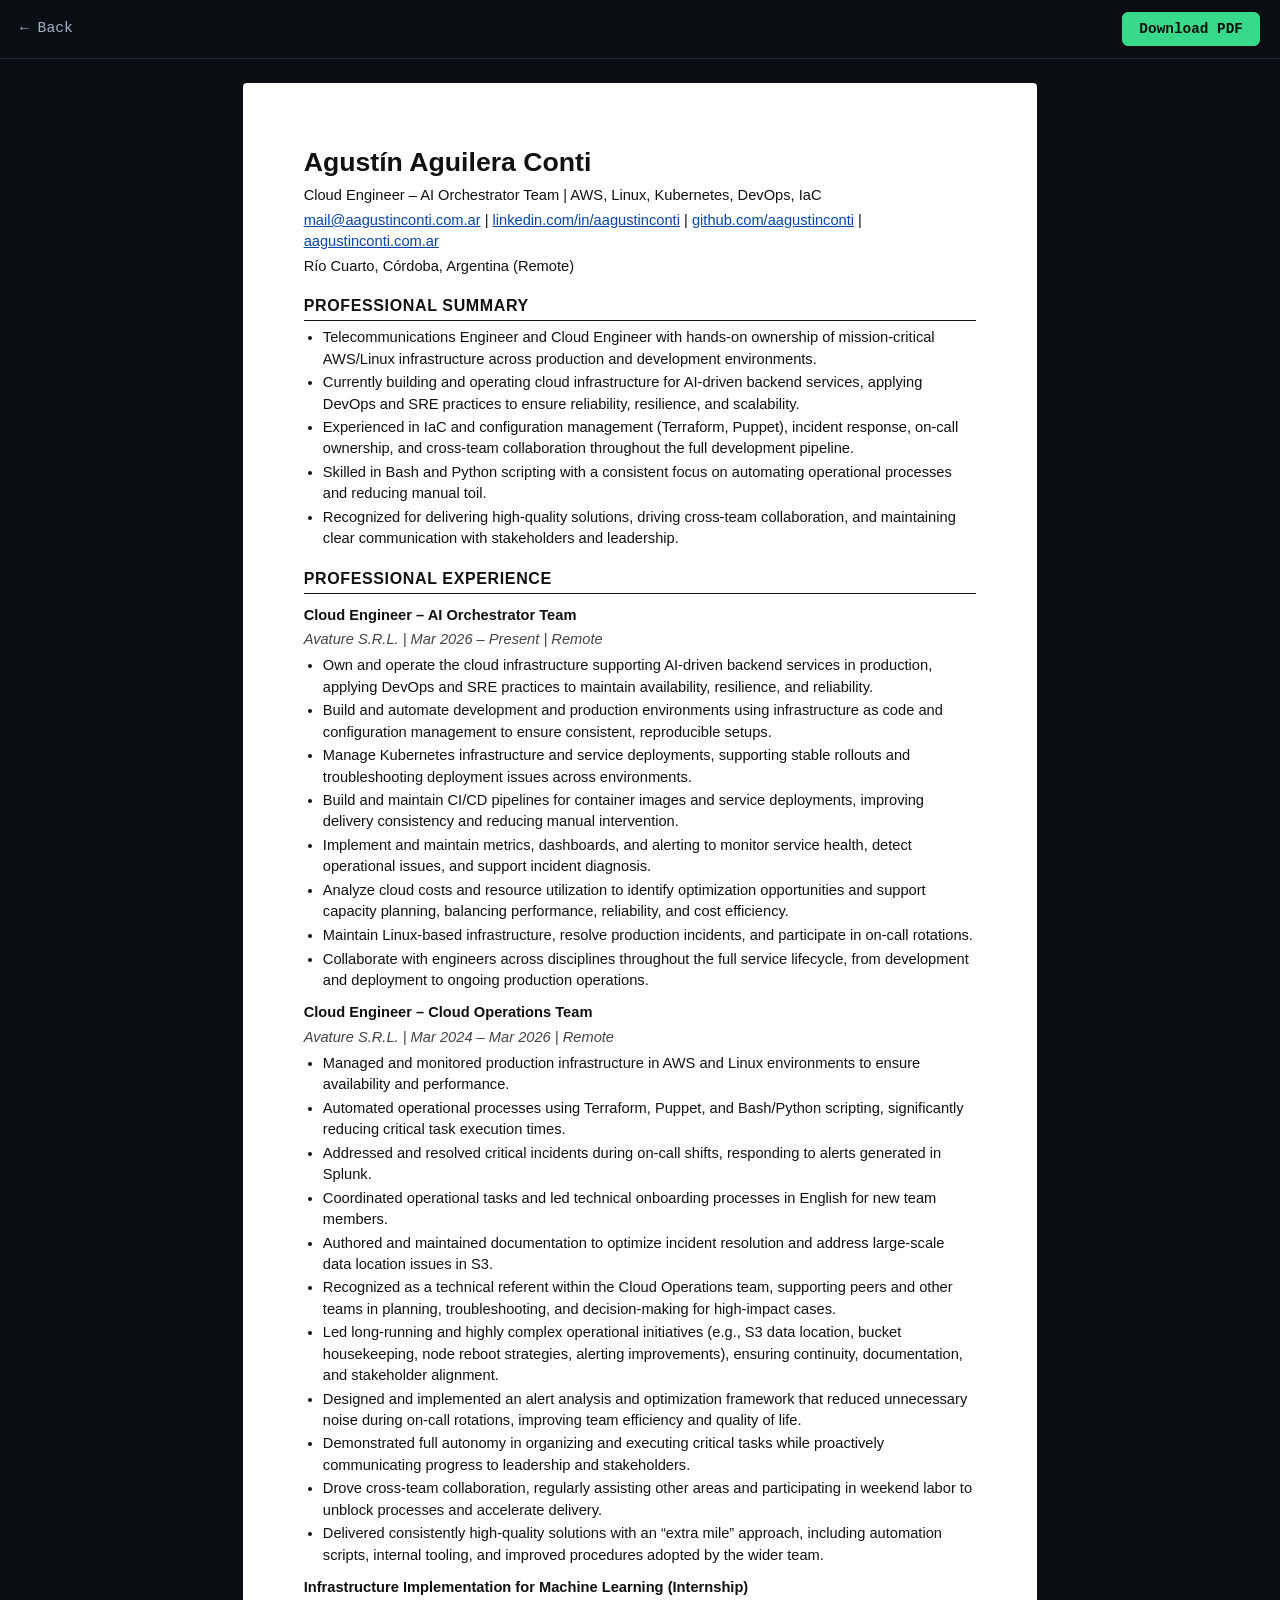
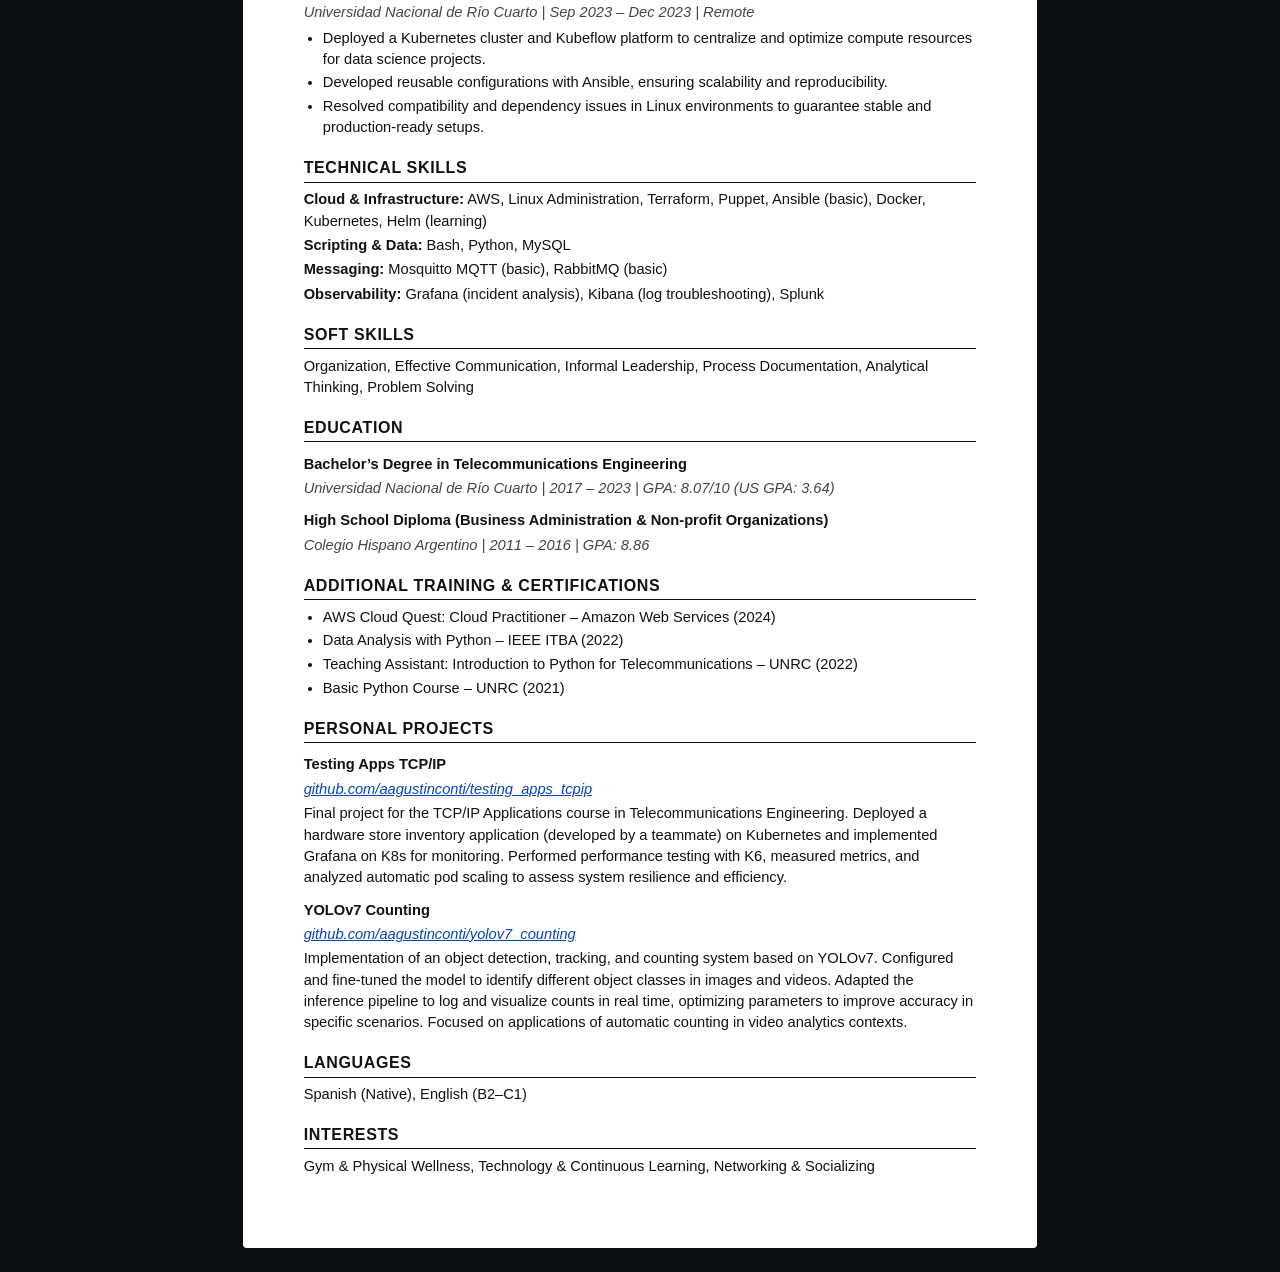
==== site/cv.html @ 75faa8d2 "feat: add static landing page and HTML CV with print-to-PDF" ====
<!DOCTYPE html>
<html lang="en">
<head>
  <meta charset="utf-8">
  <meta name="viewport" content="width=device-width, initial-scale=1">
  <title>Agustin_Aguilera_Conti_Cloud_Engineer_CV</title>
  <meta name="description" content="CV of Agustín Aguilera Conti, Cloud Engineer: AWS, Linux, Kubernetes, DevOps, IaC.">
  <link rel="icon" href="favicon.ico">
  <link rel="stylesheet" href="css/cv.css">
</head>
<body>
  <nav class="toolbar">
    <a href="index.html">&larr; Back</a>
    <button type="button" id="download-pdf">Download PDF</button>
  </nav>

  <main class="sheet">
    <header>
      <h1>Agustín Aguilera Conti</h1>
      <p>Cloud Engineer – AI Orchestrator Team | AWS, Linux, Kubernetes, DevOps, IaC</p>
      <p>
        <a href="mailto:mail@aagustinconti.com.ar">mail@aagustinconti.com.ar</a> |
        <a href="https://linkedin.com/in/aagustinconti">linkedin.com/in/aagustinconti</a> |
        <a href="https://github.com/aagustinconti">github.com/aagustinconti</a> |
        <a href="https://aagustinconti.com.ar">aagustinconti.com.ar</a>
      </p>
      <p>Río Cuarto, Córdoba, Argentina (Remote)</p>
    </header>

    <section>
      <h2>Professional Summary</h2>
      <ul>
        <li>Telecommunications Engineer and Cloud Engineer with hands-on ownership of mission-critical AWS/Linux infrastructure across production and development environments.</li>
        <li>Currently building and operating cloud infrastructure for AI-driven backend services, applying DevOps and SRE practices to ensure reliability, resilience, and scalability.</li>
        <li>Experienced in IaC and configuration management (Terraform, Puppet), incident response, on-call ownership, and cross-team collaboration throughout the full development pipeline.</li>
        <li>Skilled in Bash and Python scripting with a consistent focus on automating operational processes and reducing manual toil.</li>
        <li>Recognized for delivering high-quality solutions, driving cross-team collaboration, and maintaining clear communication with stakeholders and leadership.</li>
      </ul>
    </section>

    <section>
      <h2>Professional Experience</h2>

      <article>
        <h3>Cloud Engineer – AI Orchestrator Team</h3>
        <p class="meta">Avature S.R.L. | Mar 2026 – Present | Remote</p>
        <ul>
          <li>Own and operate the cloud infrastructure supporting AI-driven backend services in production, applying DevOps and SRE practices to maintain availability, resilience, and reliability.</li>
          <li>Build and automate development and production environments using infrastructure as code and configuration management to ensure consistent, reproducible setups.</li>
          <li>Manage Kubernetes infrastructure and service deployments, supporting stable rollouts and troubleshooting deployment issues across environments.</li>
          <li>Build and maintain CI/CD pipelines for container images and service deployments, improving delivery consistency and reducing manual intervention.</li>
          <li>Implement and maintain metrics, dashboards, and alerting to monitor service health, detect operational issues, and support incident diagnosis.</li>
          <li>Analyze cloud costs and resource utilization to identify optimization opportunities and support capacity planning, balancing performance, reliability, and cost efficiency.</li>
          <li>Maintain Linux-based infrastructure, resolve production incidents, and participate in on-call rotations.</li>
          <li>Collaborate with engineers across disciplines throughout the full service lifecycle, from development and deployment to ongoing production operations.</li>
        </ul>
      </article>

      <article>
        <h3>Cloud Engineer – Cloud Operations Team</h3>
        <p class="meta">Avature S.R.L. | Mar 2024 – Mar 2026 | Remote</p>
        <ul>
          <li>Managed and monitored production infrastructure in AWS and Linux environments to ensure availability and performance.</li>
          <li>Automated operational processes using Terraform, Puppet, and Bash/Python scripting, significantly reducing critical task execution times.</li>
          <li>Addressed and resolved critical incidents during on-call shifts, responding to alerts generated in Splunk.</li>
          <li>Coordinated operational tasks and led technical onboarding processes in English for new team members.</li>
          <li>Authored and maintained documentation to optimize incident resolution and address large-scale data location issues in S3.</li>
          <li>Recognized as a technical referent within the Cloud Operations team, supporting peers and other teams in planning, troubleshooting, and decision-making for high-impact cases.</li>
          <li>Led long-running and highly complex operational initiatives (e.g., S3 data location, bucket housekeeping, node reboot strategies, alerting improvements), ensuring continuity, documentation, and stakeholder alignment.</li>
          <li>Designed and implemented an alert analysis and optimization framework that reduced unnecessary noise during on-call rotations, improving team efficiency and quality of life.</li>
          <li>Demonstrated full autonomy in organizing and executing critical tasks while proactively communicating progress to leadership and stakeholders.</li>
          <li>Drove cross-team collaboration, regularly assisting other areas and participating in weekend labor to unblock processes and accelerate delivery.</li>
          <li>Delivered consistently high-quality solutions with an “extra mile” approach, including automation scripts, internal tooling, and improved procedures adopted by the wider team.</li>
        </ul>
      </article>

      <article>
        <h3>Infrastructure Implementation for Machine Learning (Internship)</h3>
        <p class="meta">Universidad Nacional de Río Cuarto | Sep 2023 – Dec 2023 | Remote</p>
        <ul>
          <li>Deployed a Kubernetes cluster and Kubeflow platform to centralize and optimize compute resources for data science projects.</li>
          <li>Developed reusable configurations with Ansible, ensuring scalability and reproducibility.</li>
          <li>Resolved compatibility and dependency issues in Linux environments to guarantee stable and production-ready setups.</li>
        </ul>
      </article>
    </section>

    <section>
      <h2>Technical Skills</h2>
      <p><strong>Cloud &amp; Infrastructure:</strong> AWS, Linux Administration, Terraform, Puppet, Ansible (basic), Docker, Kubernetes, Helm (learning)</p>
      <p><strong>Scripting &amp; Data:</strong> Bash, Python, MySQL</p>
      <p><strong>Messaging:</strong> Mosquitto MQTT (basic), RabbitMQ (basic)</p>
      <p><strong>Observability:</strong> Grafana (incident analysis), Kibana (log troubleshooting), Splunk</p>
    </section>

    <section>
      <h2>Soft Skills</h2>
      <p>Organization, Effective Communication, Informal Leadership, Process Documentation, Analytical Thinking, Problem Solving</p>
    </section>

    <section>
      <h2>Education</h2>
      <article>
        <h3>Bachelor’s Degree in Telecommunications Engineering</h3>
        <p class="meta">Universidad Nacional de Río Cuarto | 2017 – 2023 | GPA: 8.07/10 (US GPA: 3.64)</p>
      </article>
      <article>
        <h3>High School Diploma (Business Administration &amp; Non-profit Organizations)</h3>
        <p class="meta">Colegio Hispano Argentino | 2011 – 2016 | GPA: 8.86</p>
      </article>
    </section>

    <section>
      <h2>Additional Training &amp; Certifications</h2>
      <ul>
        <li>AWS Cloud Quest: Cloud Practitioner – Amazon Web Services (2024)</li>
        <li>Data Analysis with Python – IEEE ITBA (2022)</li>
        <li>Teaching Assistant: Introduction to Python for Telecommunications – UNRC (2022)</li>
        <li>Basic Python Course – UNRC (2021)</li>
      </ul>
    </section>

    <section>
      <h2>Personal Projects</h2>
      <article>
        <h3>Testing Apps TCP/IP</h3>
        <p class="meta"><a href="https://github.com/aagustinconti/testing_apps_tcpip">github.com/aagustinconti/testing_apps_tcpip</a></p>
        <p>Final project for the TCP/IP Applications course in Telecommunications Engineering. Deployed a hardware store inventory application (developed by a teammate) on Kubernetes and implemented Grafana on K8s for monitoring. Performed performance testing with K6, measured metrics, and analyzed automatic pod scaling to assess system resilience and efficiency.</p>
      </article>
      <article>
        <h3>YOLOv7 Counting</h3>
        <p class="meta"><a href="https://github.com/aagustinconti/yolov7_counting">github.com/aagustinconti/yolov7_counting</a></p>
        <p>Implementation of an object detection, tracking, and counting system based on YOLOv7. Configured and fine-tuned the model to identify different object classes in images and videos. Adapted the inference pipeline to log and visualize counts in real time, optimizing parameters to improve accuracy in specific scenarios. Focused on applications of automatic counting in video analytics contexts.</p>
      </article>
    </section>

    <section>
      <h2>Languages</h2>
      <p>Spanish (Native), English (B2–C1)</p>
    </section>

    <section>
      <h2>Interests</h2>
      <p>Gym &amp; Physical Wellness, Technology &amp; Continuous Learning, Networking &amp; Socializing</p>
    </section>
  </main>

  <script src="js/cv.js"></script>
</body>
</html>
---- site/css/cv.css ----
* { box-sizing: border-box; }

body {
  margin: 0;
  background: #0b0f14;
  color: #111;
  font: 11pt/1.45 Arial, Helvetica, sans-serif;
}

.toolbar {
  position: sticky;
  top: 0;
  display: flex;
  justify-content: space-between;
  align-items: center;
  padding: .75rem 1.25rem;
  background: #0b0f14;
  border-bottom: 1px solid #1f2a37;
  font-family: ui-monospace, "SFMono-Regular", Menlo, Consolas, monospace;
}
.toolbar a { color: #9fb3c8; text-decoration: none; }
.toolbar a:hover { color: #39d98a; }
.toolbar button {
  padding: .5rem 1rem;
  border: 1px solid #39d98a;
  border-radius: 6px;
  background: #39d98a;
  color: #04120b;
  font: 600 .9rem ui-monospace, "SFMono-Regular", Menlo, Consolas, monospace;
  cursor: pointer;
}
.toolbar button:hover { background: transparent; color: #39d98a; }

.sheet {
  max-width: 210mm;
  margin: 1.5rem auto;
  padding: 16mm 16mm 18mm;
  background: #fff;
  border-radius: 4px;
}

h1 { margin: 0 0 .2rem; font-size: 20pt; }
h2 {
  margin: 1.1rem 0 .4rem;
  padding-bottom: .15rem;
  border-bottom: 1px solid #111;
  font-size: 12pt;
  text-transform: uppercase;
  letter-spacing: .04em;
}
h3 { margin: .7rem 0 0; font-size: 11pt; }
p { margin: .2rem 0; }
ul { margin: .3rem 0; padding-left: 1.2rem; }
li { margin: .15rem 0; }
.meta { color: #444; font-style: italic; }
a { color: #0645ad; }

@media (max-width: 700px) {
  .sheet { margin: 0; padding: 1.25rem; border-radius: 0; font-size: 10.5pt; }
}

@page { size: A4; margin: 14mm; }

@media print {
  body { background: #fff; font-size: 10pt; }
  .toolbar { display: none; }
  .sheet { max-width: none; margin: 0; padding: 0; border-radius: 0; }
  a { color: #111; text-decoration: none; }
  h2, h3 { break-after: avoid; }
  li, article > p { break-inside: avoid; }
}
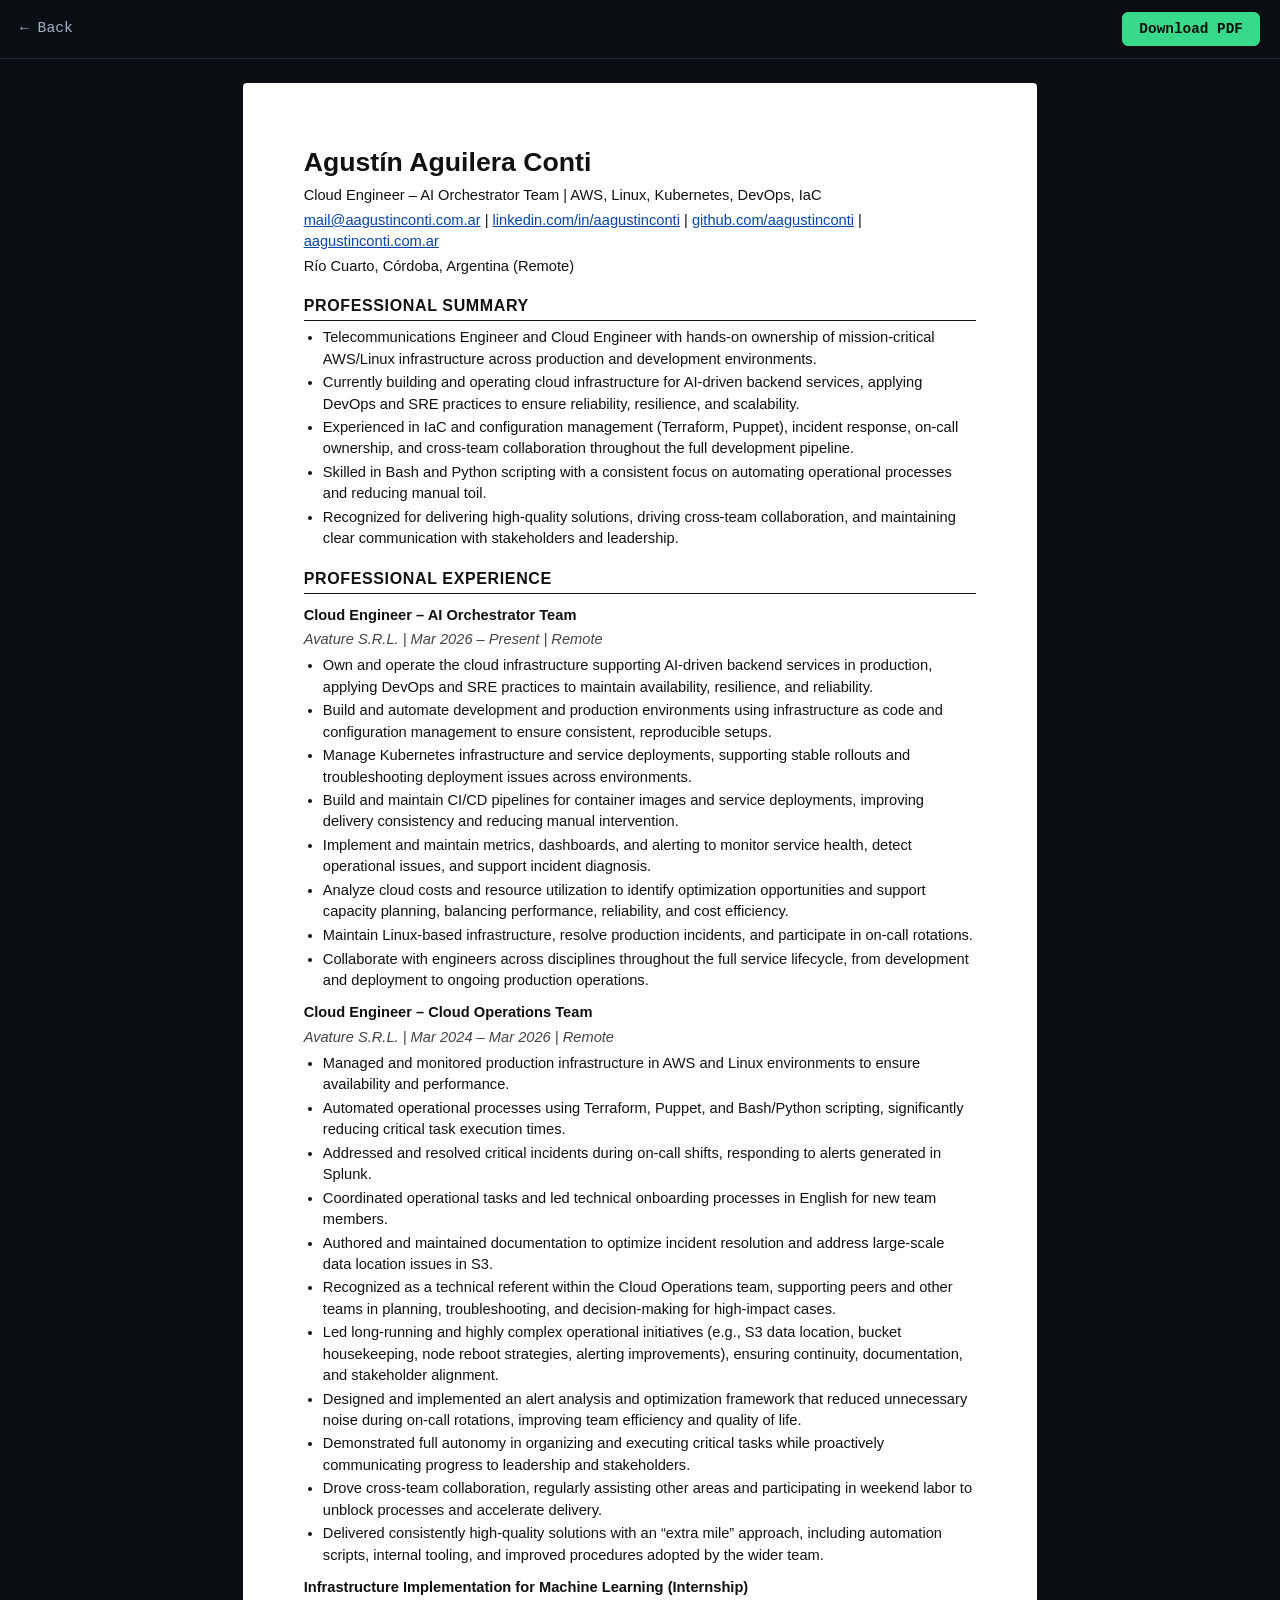
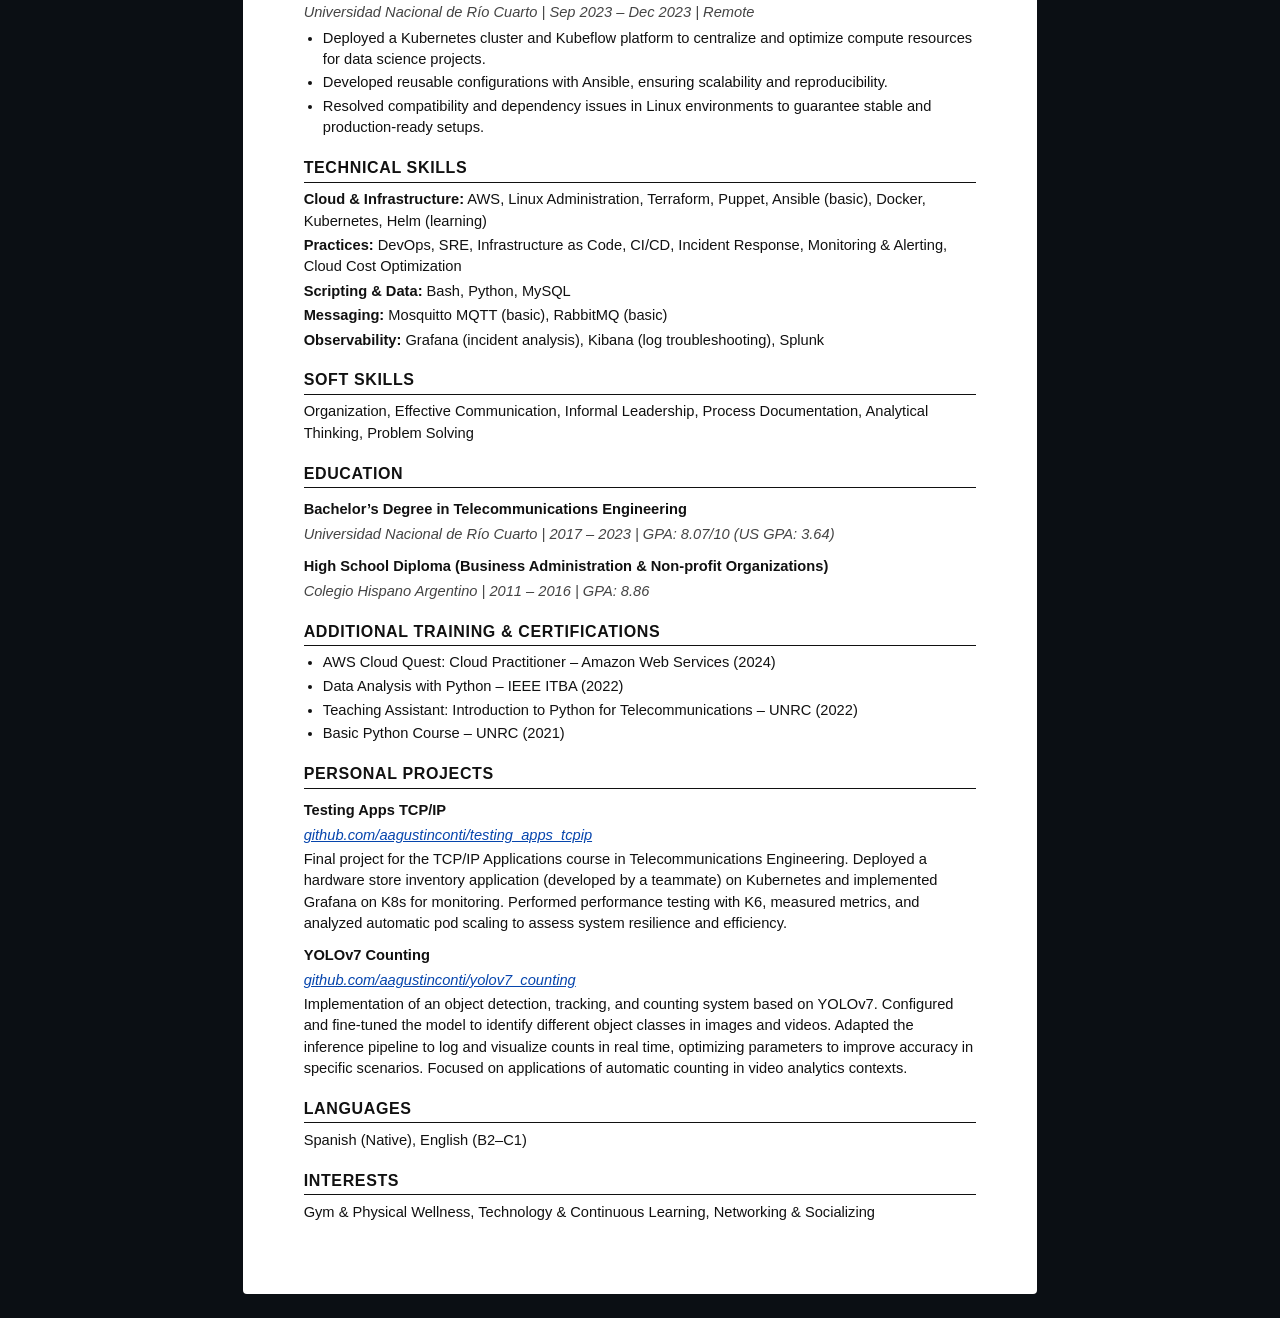
==== commit 11168201: "feat: add SEO/GEO metadata, structured data, robots, sitemap, llms.txt and ATS keywords" ====
--- a/site/cv.html
+++ b/site/cv.html
@@ -3,8 +3,13 @@
 <head>
   <meta charset="utf-8">
   <meta name="viewport" content="width=device-width, initial-scale=1">
-  <title>Agustin_Aguilera_Conti_Cloud_Engineer_CV</title>
+  <title>CV – Agustín Aguilera Conti, Cloud Engineer (AWS, Kubernetes, Linux, DevOps)</title>
   <meta name="description" content="CV of Agustín Aguilera Conti, Cloud Engineer: AWS, Linux, Kubernetes, DevOps, IaC.">
+  <link rel="canonical" href="https://aagustinconti.com.ar/cv.html">
+  <meta property="og:type" content="profile">
+  <meta property="og:title" content="CV – Agustín Aguilera Conti, Cloud Engineer">
+  <meta property="og:url" content="https://aagustinconti.com.ar/cv.html">
+  <meta property="og:image" content="https://aagustinconti.com.ar/assets/avatar.jpg">
   <link rel="icon" href="favicon.ico">
   <link rel="stylesheet" href="css/cv.css">
 </head>
@@ -88,6 +93,7 @@
     <section>
       <h2>Technical Skills</h2>
       <p><strong>Cloud &amp; Infrastructure:</strong> AWS, Linux Administration, Terraform, Puppet, Ansible (basic), Docker, Kubernetes, Helm (learning)</p>
+      <p><strong>Practices:</strong> DevOps, SRE, Infrastructure as Code, CI/CD, Incident Response, Monitoring &amp; Alerting, Cloud Cost Optimization</p>
       <p><strong>Scripting &amp; Data:</strong> Bash, Python, MySQL</p>
       <p><strong>Messaging:</strong> Mosquitto MQTT (basic), RabbitMQ (basic)</p>
       <p><strong>Observability:</strong> Grafana (incident analysis), Kibana (log troubleshooting), Splunk</p>
